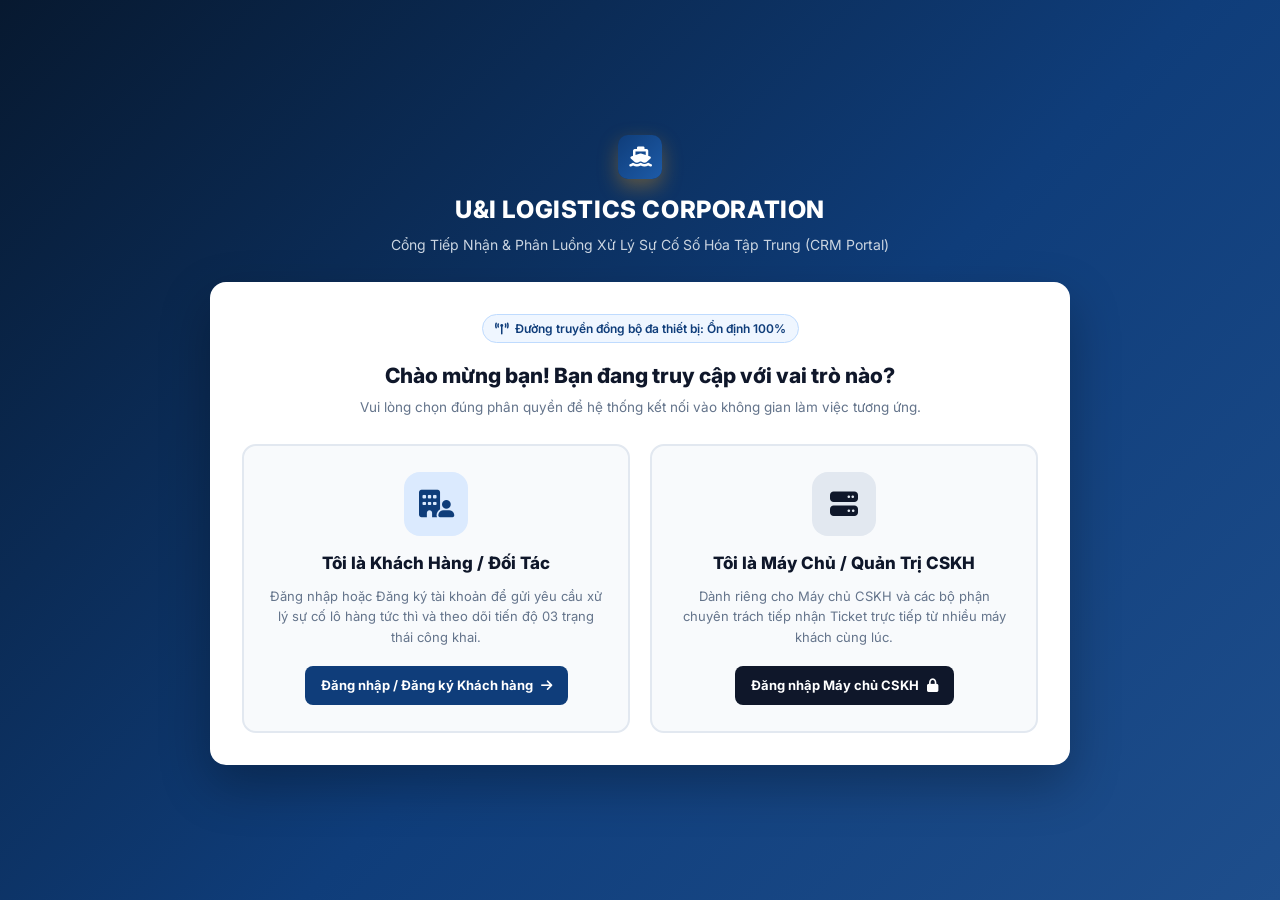
==== cskh.html @ b4d5fe37 "Add files via upload" ====
<!DOCTYPE html>
<html lang="vi">
<head>
    <meta charset="UTF-8">
    <meta name="viewport" content="width=device-width, initial-scale=1.0">
    <title>U&I Logistics | Hệ Thống Máy Chủ CSKH & Điều Phối Sự Cố (CRM)</title>
    <link href="https://fonts.googleapis.com/css2?family=Inter:wght@400;500;600;700;800&display=swap" rel="stylesheet">
    <link rel="stylesheet" href="https://cdnjs.cloudflare.com/ajax/libs/font-awesome/6.5.1/css/all.min.css">
    <link rel="stylesheet" href="style.css">
</head>
<body data-portal="cskh">

    <header class="navbar cskh-navbar">
        <div class="container nav-container">
            <a href="#inbox" class="brand">
                <div class="brand-logo cskh-logo"><i class="fa-solid fa-server"></i></div>
                <div class="brand-text">
                    <h1>MÁY CHỦ CSKH &amp; CRM</h1>
                    <span>U&amp;I Logistics • Trung Tâm Tiếp Nhận &amp; Phân Luồng Đa Thiết Bị</span>
                </div>
            </a>

            <nav class="nav-links">
                <a href="#inbox" class="nav-item active" data-page="inbox">
                    <i class="fa-solid fa-inbox"></i> Tiếp nhận &amp; Xử lý trực tiếp
                    <span class="nav-counter" id="cskh-pending-badge">0</span>
                </a>
                <a href="#departments" class="nav-item" data-page="departments">
                    <i class="fa-solid fa-sitemap"></i> Phân luồng bộ phận chuyên trách
                </a>
                <a href="#analytics" class="nav-item" data-page="analytics">
                    <i class="fa-solid fa-chart-pie"></i> Báo cáo SLA &amp; Điều kiện vận hành
                </a>
            </nav>

            <div class="nav-actions">
                <span class="realtime-indicator" id="netStatusBadge" title="Trạng thái nhận dữ liệu từ nhiều máy khách">
                    <span class="pulse-dot"></span> <span id="netStatusText">Máy chủ: minhhoang (Online)</span>
                </span>
                <button type="button" id="btnResetDemo" class="btn-reset" title="Khôi phục dữ liệu mẫu mặc định">
                    <i class="fa-solid fa-rotate-right"></i> Khôi phục mẫu
                </button>
                <button type="button" class="btn-reset" onclick="logoutPortal()" title="Đăng xuất khỏi máy chủ">
                    <i class="fa-solid fa-right-from-bracket"></i> Đăng xuất
                </button>
            </div>
        </div>
    </header>

    <main class="container page-container">

        <!-- BANNER BÁO ĐỘNG KHI CÓ KHÁCH HÀNG VỪA GỬI YÊU CẦU MỚI -->
        <div id="realtime-incoming-banner" class="incoming-alert-banner" hidden></div>

        <!-- LIÊN KẾT 1: TIẾP NHẬN & XỬ LÝ TRỰC TIẾP (#inbox) -->
        <section id="page-inbox" class="page-view active">
            <div class="dashboard-kpi-grid">
                <div class="dash-kpi-card">
                    <div class="dash-kpi-icon blue"><i class="fa-solid fa-satellite-dish"></i></div>
                    <div>
                        <span class="dash-kpi-label">Tổng Ticket tiếp nhận</span>
                        <h3 id="cskh-total-count">0</h3>
                        <small>Đồng bộ từ tất cả máy khách</small>
                    </div>
                </div>
                <div class="dash-kpi-card">
                    <div class="dash-kpi-icon amber"><i class="fa-solid fa-bell"></i></div>
                    <div>
                        <span class="dash-kpi-label">Mới tiếp nhận (Chờ xử lý)</span>
                        <h3 id="cskh-new-count">0</h3>
                        <small>Cam kết SLA &lt; 05 phút</small>
                    </div>
                </div>
                <div class="dash-kpi-card">
                    <div class="dash-kpi-icon purple"><i class="fa-solid fa-gears"></i></div>
                    <div>
                        <span class="dash-kpi-label">Đang xử lý</span>
                        <h3 id="cskh-processing-count">0</h3>
                        <small>Đang giải quyết tại bộ phận</small>
                    </div>
                </div>
                <div class="dash-kpi-card">
                    <div class="dash-kpi-icon green"><i class="fa-solid fa-circle-check"></i></div>
                    <div>
                        <span class="dash-kpi-label">Đã giải quyết hoàn tất</span>
                        <h3 id="cskh-resolved-count">0</h3>
                        <small>Đã nghiệm thu khách hàng</small>
                    </div>
                </div>
            </div>

            <div class="card-panel">
                <div class="panel-header flex-between">
                    <div>
                        <h3><i class="fa-solid fa-tower-broadcast text-primary"></i> Bảng Điều Phối Yêu Cầu Trực Tiếp Từ Nhiều Máy Khách</h3>
                        <p>Tự động hợp nhất không trùng lặp mọi Ticket gửi về từ các thiết bị. Nhấn <strong>"Xử lý / Phản hồi"</strong> để cập nhật trạng thái tức thì cho khách hàng.</p>
                    </div>
                    <div class="search-bar" style="margin-bottom:0;min-width:300px;">
                        <div class="search-input-wrap">
                            <i class="fa-solid fa-magnifying-glass"></i>
                            <input type="text" id="cskhSearchInput" placeholder="Lọc nhanh mã Ticket, Vận đơn, KH...">
                        </div>
                    </div>
                </div>

                <div class="table-responsive">
                    <table class="crm-table">
                        <thead>
                            <tr>
                                <th>Mã Ticket</th>
                                <th>Thời gian &amp; SLA</th>
                                <th>Khách hàng / Liên hệ</th>
                                <th>Vận Đơn / Booking</th>
                                <th>Phân loại &amp; Nội dung sự cố</th>
                                <th>Bộ phận chuyên trách</th>
                                <th>Đính kèm</th>
                                <th>Trạng thái (03 bước)</th>
                                <th>Thao tác xử lý</th>
                            </tr>
                        </thead>
                        <tbody id="crm-inbox-body"></tbody>
                    </table>
                </div>
            </div>
        </section>

        <!-- LIÊN KẾT 2: PHÂN LUỒNG BỘ PHẬN CHUYÊN TRÁCH (#departments) -->
        <section id="page-departments" class="page-view">
            <div class="page-banner">
                <div>
                    <span class="banner-tag"><i class="fa-solid fa-microchip"></i> Thuật toán phân luồng thông minh</span>
                    <h2>Giao Diện Làm Việc Của Các Bộ Phận Chuyên Trách</h2>
                    <p>Hệ thống tự động đẩy thông tin tức thời về đúng bộ phận phụ trách: Sự cố vận tải &rarr; Đội điều độ, Sự cố tờ khai &rarr; Bộ phận hải quan, Sự cố lưu kho/hàng hóa &rarr; Ban quản lý kho, Sai sót chứng từ &rarr; Bộ phận chứng từ &amp; CSKH.</p>
                </div>
            </div>

            <div class="card-panel">
                <div class="panel-header flex-between">
                    <div>
                        <h3><i class="fa-solid fa-sitemap text-primary"></i> Hàng Đợi Công Việc Theo Từng Đơn Vị Nghiệp Vụ</h3>
                        <p>Chọn bộ phận chuyên trách bên dưới để kiểm tra các Ticket đã được định tuyến tự động về đơn vị đó.</p>
                    </div>
                    <div class="dept-filters" id="dept-filters"></div>
                </div>

                <div class="table-responsive">
                    <table class="crm-table">
                        <thead>
                            <tr>
                                <th>Mã Ticket</th>
                                <th>Thời gian nhận</th>
                                <th>Khách hàng</th>
                                <th>Vận Đơn / Booking</th>
                                <th>Danh mục lỗi chuẩn hóa</th>
                                <th>Đơn vị phụ trách</th>
                                <th>Ghi chú xử lý mới nhất</th>
                                <th>Trạng thái</th>
                                <th>Cập nhật</th>
                            </tr>
                        </thead>
                        <tbody id="crm-dept-body"></tbody>
                    </table>
                </div>
            </div>
        </section>

        <!-- LIÊN KẾT 3: BÁO CÁO SLA & ĐIỀU KIỆN VẬN HÀNH (#analytics) -->
        <section id="page-analytics" class="page-view">
            <div class="page-banner">
                <div>
                    <span class="banner-tag"><i class="fa-solid fa-chart-line"></i> Quản trị hiệu suất 3PL</span>
                    <h2>Báo Cáo Hiệu Quả Vận Hành &amp; Tiêu Chuẩn Hệ Thống CRM</h2>
                    <p>Tổng hợp khối lượng xử lý theo phòng ban, các điều kiện vận hành hệ thống và hiệu quả thực tế mang lại cho doanh nghiệp.</p>
                </div>
            </div>

            <div class="dashboard-grid">
                <div class="card-panel">
                    <div class="panel-header">
                        <div>
                            <h3><i class="fa-solid fa-building-user text-primary"></i> Thống Kê Tỷ Lệ Phân Luồng &amp; Hoàn Tất Theo Bộ Phận</h3>
                            <p>Biểu đồ khối lượng Ticket và tiến độ giải quyết tại từng bộ phận chuyên trách.</p>
                        </div>
                    </div>
                    <div id="dept-stats-bars" class="dept-stats-bars"></div>
                </div>

                <div class="card-panel">
                    <div class="panel-header">
                        <div>
                            <h3><i class="fa-solid fa-gears text-primary"></i> Điều Kiện Thực Hiện &amp; Hiệu Quả Mang Lại</h3>
                            <p>Các tiêu chuẩn kỹ thuật và nghiệp vụ đảm bảo hệ thống vận hành tối ưu.</p>
                        </div>
                    </div>
                    <div class="condition-boxes">
                        <div class="cond-item">
                            <i class="fa-solid fa-server text-primary"></i>
                            <div>
                                <h5>Nâng cấp Customer Portal trên CRM &amp; Bảo mật</h5>
                                <p>Phê duyệt ngân sách nâng cấp phân mục Customer Portal trên CRM, chuẩn hóa danh mục lỗi và áp dụng các giao thức bảo mật thông tin.</p>
                            </div>
                        </div>
                        <div class="cond-item">
                            <i class="fa-solid fa-users-gear text-primary"></i>
                            <div>
                                <h5>Tập huấn nghiệp vụ nhân sự &amp; Ban hành hướng dẫn</h5>
                                <p>Tổ chức tập huấn nghiệp vụ cho nhân sự các khối liên quan (Điều độ, Hải quan, Kho vận, CSKH) và ban hành tài liệu hướng dẫn chuyển đổi cho khách hàng.</p>
                            </div>
                        </div>
                        <div class="cond-item highlight-effect">
                            <i class="fa-solid fa-award text-success"></i>
                            <div>
                                <h5>Tối ưu năng suất CSKH &amp; Khẳng định vị thế 3PL chuyên nghiệp</h5>
                                <p>Tập trung hóa luồng thông tin đầu vào, rút ngắn thời gian tiếp nhận xuống dưới 05 phút, thao tác báo lỗi chỉ từ 1–2 phút và minh bạch hóa lộ trình xử lý.</p>
                            </div>
                        </div>
                    </div>
                </div>
            </div>
        </section>

    </main>

    <!-- MODAL CẬP NHẬT TRẠNG THÁI & GỬI PHẢN HỒI CHO KHÁCH HÀNG -->
    <div id="statusModal" class="modal-overlay" hidden>
        <div class="modal-box">
            <div class="modal-header">
                <h4><i class="fa-solid fa-pen-to-square"></i> Cập Nhật Tiến Độ &amp; Phản Hồi Khách Hàng</h4>
                <button type="button" id="btnCloseModal" class="btn-close-modal"><i class="fa-solid fa-xmark"></i></button>
            </div>
            <div class="modal-body">
                <div id="modalTicketSummary" class="modal-summary"></div>
                <div class="form-group">
                    <label for="modalStatusSelect">Trạng thái lộ trình chuẩn hóa (03 bước):</label>
                    <select id="modalStatusSelect">
                        <option value="0">1. Đã tiếp nhận</option>
                        <option value="1">2. Đang xử lý</option>
                        <option value="2">3. Đã giải quyết hoàn tất</option>
                    </select>
                </div>
                <div class="form-group">
                    <label for="modalNoteInput">Nội dung phản hồi / Biện pháp xử lý của bộ phận chuyên trách:</label>
                    <textarea id="modalNoteInput" rows="3" placeholder="Nhập chi tiết phương án xử lý để đồng bộ sang màn hình tra cứu của khách hàng..."></textarea>
                </div>
            </div>
            <div class="modal-footer">
                <button type="button" id="btnCancelModal" class="btn-secondary">Hủy</button>
                <button type="button" id="btnConfirmModal" class="btn-advance">
                    <i class="fa-solid fa-check"></i> Lưu &amp; Đồng bộ sang Cổng Khách Hàng
                </button>
            </div>
        </div>
    </div>

    <!-- MODAL XEM CHỨNG TỪ / HÌNH ẢNH KHÁCH HÀNG ĐÍNH KÈM -->
    <div id="previewModal" class="modal-overlay" hidden>
        <div class="modal-box">
            <div class="modal-header">
                <h4 id="previewModalTitle"><i class="fa-solid fa-file-lines"></i> Hồ Sơ Chứng Từ &amp; Hình Ảnh Đính Kèm</h4>
                <button type="button" id="btnClosePreviewModal" class="btn-close-modal"><i class="fa-solid fa-xmark"></i></button>
            </div>
            <div class="modal-body" id="previewModalBody"></div>
            <div class="modal-footer">
                <button type="button" id="btnDonePreviewModal" class="btn-secondary">Đóng cửa sổ</button>
            </div>
        </div>
    </div>

    <div id="toast-container" class="toast-container"></div>

    <footer class="footer">
        <div class="container footer-content">
            <p>© 2026 <strong>U&amp;I Logistics Corporation</strong> – Hệ Thống Máy Chủ Quản Trị Sự Cố Nội Bộ (CRM Workspace).</p>
            <span>Tài khoản máy chủ: minhhoang • Đồng bộ đa thiết bị thời gian thực</span>
        </div>
    </footer>

    <script src="script.js"></script>
</body>
</html>
---- style.css ----
:root {
    --primary: #0f3d7a;
    --primary-light: #1d5ba8;
    --accent: #f59e0b;
    --accent-hover: #d97706;
    --success: #10b981;
    --warning: #f59e0b;
    --danger: #ef4444;
    --bg-body: #f1f5f9;
    --bg-card: #ffffff;
    --text-main: #0f172a;
    --text-muted: #64748b;
    --border-color: #e2e8f0;
    --shadow-sm: 0 2px 10px rgba(15, 23, 42, 0.05);
    --shadow-md: 0 12px 30px rgba(15, 23, 42, 0.14);
    --radius: 12px;
}

* {
    box-sizing: border-box;
    margin: 0;
    padding: 0;
}

body {
    font-family: 'Inter', -apple-system, BlinkMacSystemFont, sans-serif;
    background-color: var(--bg-body);
    color: var(--text-main);
    line-height: 1.6;
    min-height: 100vh;
    display: flex;
    flex-direction: column;
}

/* GIAO DIỆN CỔNG XÁC THỰC (index.html) */
.auth-body {
    background: linear-gradient(135deg, #071930 0%, #0f3d7a 55%, #1e4e8c 100%);
    align-items: center;
    justify-content: center;
    padding: 30px 16px;
}

.auth-wrapper {
    width: 100%;
    max-width: 860px;
    margin: 0 auto;
}

.auth-brand-header {
    text-align: center;
    color: #ffffff;
    margin-bottom: 26px;
}

.large-logo {
    width: 58px;
    height: 58px;
    font-size: 26px;
    margin: 0 auto 12px;
    border-radius: 14px;
    background: linear-gradient(135deg, var(--accent), var(--accent-hover));
    color: #fff;
    display: flex;
    align-items: center;
    justify-content: center;
    box-shadow: 0 8px 20px rgba(245, 158, 11, 0.35);
}

.auth-brand-header h1 {
    font-size: 24px;
    font-weight: 800;
    letter-spacing: 0.6px;
    margin-bottom: 4px;
}

.auth-brand-header p {
    font-size: 14px;
    color: #cbd5e1;
}

.auth-card {
    background: #ffffff;
    border-radius: 16px;
    padding: 32px;
    box-shadow: 0 20px 50px rgba(0, 0, 0, 0.28);
    animation: fadeInPage 0.25s ease;
}

.auth-card[hidden] { display: none; }
.form-auth-card { max-width: 520px; margin: 0 auto; }
.auth-card-title { text-align: center; margin-bottom: 26px; }
.auth-card-title h2 { font-size: 21px; font-weight: 800; color: var(--text-main); margin: 8px 0 4px; }
.auth-card-title p { font-size: 13.5px; color: var(--text-muted); }

.role-grid {
    display: grid;
    grid-template-columns: 1fr 1fr;
    gap: 20px;
}

.role-option-box {
    border: 2px solid var(--border-color);
    border-radius: 14px;
    padding: 26px 22px;
    text-align: center;
    cursor: pointer;
    transition: all 0.22s ease;
    background: #f8fafc;
    display: flex;
    flex-direction: column;
    align-items: center;
}

.role-option-box:hover {
    border-color: var(--primary);
    background: #eff6ff;
    transform: translateY(-4px);
    box-shadow: var(--shadow-md);
}

.role-option-box.server-box:hover {
    border-color: #0f172a;
    background: #f1f5f9;
}

.role-icon {
    width: 64px;
    height: 64px;
    border-radius: 16px;
    display: flex;
    align-items: center;
    justify-content: center;
    font-size: 28px;
    margin-bottom: 14px;
}

.customer-icon { background: #dbeafe; color: var(--primary); }
.server-icon { background: #e2e8f0; color: #0f172a; }

.role-option-box h3 { font-size: 17px; font-weight: 800; margin-bottom: 8px; color: var(--text-main); }
.role-option-box p { font-size: 13px; color: var(--text-muted); margin-bottom: 18px; flex: 1; }

.role-btn-text {
    background: var(--primary);
    color: #ffffff;
    font-size: 13px;
    font-weight: 700;
    padding: 9px 16px;
    border-radius: 8px;
    display: inline-flex;
    align-items: center;
    gap: 8px;
}

.server-btn-text { background: #0f172a; }

.btn-back-role {
    background: none;
    border: none;
    color: var(--text-muted);
    font-size: 13px;
    font-weight: 600;
    cursor: pointer;
    display: inline-flex;
    align-items: center;
    gap: 6px;
    margin-bottom: 18px;
}

.btn-back-role:hover { color: var(--primary); }

.auth-tabs {
    display: grid;
    grid-template-columns: 1fr 1fr;
    gap: 8px;
    background: #f1f5f9;
    padding: 5px;
    border-radius: 10px;
    margin-bottom: 20px;
}

.auth-tab-btn {
    background: transparent;
    border: none;
    padding: 10px;
    border-radius: 8px;
    font-size: 13px;
    font-weight: 700;
    color: #475569;
    cursor: pointer;
}

.auth-tab-btn.active {
    background: #ffffff;
    color: var(--primary);
    box-shadow: var(--shadow-sm);
}

.auth-form { display: flex; flex-direction: column; gap: 14px; }
.auth-form[hidden] { display: none; }

.password-input-wrap { position: relative; display: flex; align-items: center; }
.password-input-wrap input { width: 100%; padding-right: 40px; }
.btn-toggle-pass { position: absolute; right: 10px; background: none; border: none; color: #64748b; cursor: pointer; font-size: 15px; }

.remember-row { display: flex; align-items: center; justify-content: space-between; font-size: 13px; }
.checkbox-label { display: inline-flex; align-items: center; gap: 8px; cursor: pointer; color: #334155; font-weight: 500; }
.checkbox-label input { width: 16px; height: 16px; accent-color: var(--primary); }

.server-auth-header { text-align: center; margin-bottom: 20px; }
.server-auth-header h3 { font-size: 18px; font-weight: 800; }
.server-auth-header p { font-size: 13px; color: var(--text-muted); }
.server-submit-btn { background: linear-gradient(135deg, #0f172a, #1e3a8a) !important; }
.demo-account-hint { background: #f8fafc; border: 1px dashed #cbd5e1; padding: 10px 12px; border-radius: 8px; font-size: 12px; color: #475569; text-align: center; }

/* GIAO DIỆN CHUNG CHO KHÁCH HÀNG & MÁY CHỦ CSKH */
.container { max-width: 1340px; margin: 0 auto; padding: 0 20px; width: 100%; }

.navbar {
    background: #ffffff;
    border-bottom: 1px solid var(--border-color);
    position: sticky;
    top: 0;
    z-index: 100;
    box-shadow: var(--shadow-sm);
}

.cskh-navbar { border-bottom: 3px solid var(--primary); }
.nav-container { display: flex; align-items: center; justify-content: space-between; height: 74px; gap: 14px; }
.brand { display: flex; align-items: center; gap: 12px; text-decoration: none; }
.brand-logo { width: 44px; height: 44px; border-radius: 10px; background: linear-gradient(135deg, var(--primary), var(--primary-light)); color: #fff; display: flex; align-items: center; justify-content: center; font-size: 20px; }
.brand-logo.cskh-logo { background: linear-gradient(135deg, #0f172a, #1e3a8a); }
.brand-text h1 { font-size: 17.5px; font-weight: 800; color: var(--primary); letter-spacing: 0.4px; }
.brand-text span { font-size: 11.5px; color: var(--text-muted); display: block; }

.nav-links { display: flex; align-items: center; gap: 6px; }
.nav-item { text-decoration: none; color: #334155; font-size: 13.5px; font-weight: 600; padding: 9px 14px; border-radius: 8px; transition: all 0.2s ease; display: inline-flex; align-items: center; gap: 7px; white-space: nowrap; }
.nav-item:hover { background: #f1f5f9; color: var(--primary); }
.nav-item.active { background: var(--primary); color: #ffffff; box-shadow: 0 4px 10px rgba(15, 61, 122, 0.22); }
.nav-counter { background: var(--accent); color: #fff; font-size: 11px; font-weight: 700; padding: 1px 7px; border-radius: 99px; }

.nav-actions { display: flex; align-items: center; gap: 10px; }
.user-chip, .realtime-indicator { font-size: 12px; font-weight: 600; color: #065f46; background: #ecfdf5; padding: 6px 12px; border-radius: 99px; border: 1px solid #a7f3d0; display: inline-flex; align-items: center; gap: 7px; white-space: nowrap; }
.pulse-dot { width: 8px; height: 8px; background: #10b981; border-radius: 50%; display: inline-block; animation: pulseAnim 1.5s infinite; }

@keyframes pulseAnim {
    0% { box-shadow: 0 0 0 0 rgba(16, 185, 129, 0.6); }
    70% { box-shadow: 0 0 0 7px rgba(16, 185, 129, 0); }
    100% { box-shadow: 0 0 0 0 rgba(16, 185, 129, 0); }
}

.btn-reset { background: #f8fafc; border: 1px solid #cbd5e1; color: #475569; padding: 7px 12px; border-radius: 8px; font-size: 12px; font-weight: 600; cursor: pointer; }
.btn-reset:hover { background: #fee2e2; color: #b91c1c; border-color: #fca5a5; }

.incoming-alert-banner {
    background: linear-gradient(135deg, #ecfdf5, #d1fae5);
    border: 2px solid #10b981;
    color: #065f46;
    padding: 15px 20px;
    border-radius: var(--radius);
    margin-bottom: 22px;
    display: flex;
    justify-content: space-between;
    align-items: center;
    gap: 14px;
    box-shadow: 0 6px 20px rgba(16, 185, 129, 0.2);
}

.incoming-alert-banner[hidden] { display: none; }

.page-container { flex: 1; padding-top: 24px; padding-bottom: 40px; }
.page-view { display: none; animation: fadeInPage 0.22s ease; }
.page-view.active { display: block; }

@keyframes fadeInPage {
    from { opacity: 0; transform: translateY(5px); }
    to { opacity: 1; transform: translateY(0); }
}

.page-banner {
    background: linear-gradient(135deg, #091e3a 0%, #0f3d7a 65%, #1d5ba8 100%);
    color: #ffffff;
    padding: 26px 30px;
    border-radius: var(--radius);
    margin-bottom: 24px;
    display: flex;
    justify-content: space-between;
    align-items: center;
    gap: 20px;
    flex-wrap: wrap;
}

.banner-tag, .tag-pill {
    display: inline-flex;
    align-items: center;
    gap: 6px;
    background: rgba(245, 158, 11, 0.2);
    border: 1px solid rgba(245, 158, 11, 0.45);
    color: #fcd34d;
    font-size: 12px;
    font-weight: 600;
    padding: 4px 12px;
    border-radius: 99px;
    margin-bottom: 8px;
}

.page-banner h2 { font-size: 23px; font-weight: 800; margin-bottom: 6px; }
.page-banner p { color: #cbd5e1; font-size: 14px; max-width: 820px; }

.timer-card { background: rgba(255, 255, 255, 0.1); border: 1px solid rgba(255, 255, 255, 0.2); padding: 12px 20px; border-radius: 10px; text-align: center; min-width: 190px; }
.timer-label { font-size: 12px; color: #e2e8f0; display: block; }
.timer-card strong { font-size: 26px; font-weight: 800; color: #fbbf24; display: block; line-height: 1.2; margin: 2px 0; }
.timer-card small { font-size: 11px; color: #cbd5e1; }

.btn-banner-action { background: var(--accent); color: #fff; border: none; padding: 11px 18px; border-radius: 8px; font-weight: 700; font-size: 13.5px; cursor: pointer; display: inline-flex; align-items: center; gap: 8px; }

.card-panel { background: var(--bg-card); border-radius: var(--radius); border: 1px solid var(--border-color); box-shadow: var(--shadow-sm); padding: 24px; }
.panel-header { display: flex; justify-content: space-between; align-items: flex-start; gap: 14px; margin-bottom: 20px; padding-bottom: 14px; border-bottom: 1px solid var(--border-color); flex-wrap: wrap; }
.panel-header h3 { font-size: 17px; font-weight: 700; margin-bottom: 3px; }
.panel-header p { font-size: 13px; color: var(--text-muted); }

.text-primary { color: var(--primary); }
.text-warning { color: var(--warning); }
.text-success { color: var(--success); }

.report-layout { display: grid; grid-template-columns: 1.25fr 0.75fr; gap: 24px; align-items: start; }
.side-column { display: flex; flex-direction: column; gap: 20px; }
.success-ticket-box { background: #ecfdf5; border: 2px solid #10b981; }
.side-info-card h4 { font-size: 16px; font-weight: 700; margin-bottom: 8px; }
.side-desc { font-size: 13px; color: var(--text-muted); margin-bottom: 16px; }

.routing-map-list { list-style: none; display: flex; flex-direction: column; gap: 12px; }
.routing-map-list li { display: flex; align-items: center; gap: 12px; background: #f8fafc; padding: 12px; border-radius: 8px; border: 1px solid var(--border-color); }
.map-icon { width: 38px; height: 38px; border-radius: 8px; background: #eff6ff; color: var(--primary); display: flex; align-items: center; justify-content: center; font-size: 16px; flex-shrink: 0; }
.routing-map-list strong { display: block; font-size: 13.5px; }
.routing-map-list span { font-size: 12.5px; color: var(--text-muted); }

.incident-form { display: flex; flex-direction: column; gap: 15px; }
.form-row { display: grid; grid-template-columns: 1fr 1fr; gap: 14px; }
.form-group { display: flex; flex-direction: column; gap: 5px; }
.label-between { display: flex; justify-content: space-between; align-items: center; }
.label-between small { font-size: 12px; color: var(--primary); font-weight: 600; }
.form-group label { font-size: 13px; font-weight: 600; color: #334155; }
.required { color: var(--danger); }

.form-group input, .form-group select, .form-group textarea { padding: 10px 12px; border: 1px solid #cbd5e1; border-radius: 8px; font-size: 13.5px; font-family: inherit; color: var(--text-main); }
.form-group input:focus, .form-group select:focus, .form-group textarea:focus { outline: none; border-color: var(--primary); box-shadow: 0 0 0 3px rgba(15, 61, 122, 0.12); }
.form-group input.input-error, .form-group select.input-error, .form-group textarea.input-error { border-color: var(--danger); background-color: #fef2f2; }
.error-msg { color: var(--danger); font-size: 12px; font-weight: 600; display: none; }
.error-msg.visible { display: block; }

.routing-preview { background: #f8fafc; border: 1px dashed #94a3b8; border-radius: 10px; padding: 12px 15px; display: flex; align-items: center; gap: 12px; }
.routing-preview.active-route { background: #eff6ff; border: 1px solid #3b82f6; }
.routing-icon { width: 38px; height: 38px; border-radius: 8px; background: var(--primary); color: #fff; display: flex; align-items: center; justify-content: center; font-size: 17px; flex-shrink: 0; }
.routing-details { flex: 1; }
.routing-label { display: block; font-size: 11.5px; color: var(--text-muted); }
.routing-details strong { font-size: 13.5px; color: var(--primary); }
.sla-tag { background: #fef3c7; color: #b45309; font-size: 11.5px; font-weight: 700; padding: 4px 10px; border-radius: 99px; white-space: nowrap; }

.upload-zone { border: 2px dashed #cbd5e1; border-radius: 10px; padding: 18px; text-align: center; cursor: pointer; background: #f8fafc; }
.upload-zone:hover, .upload-zone.drag-active { border-color: var(--primary); background: #eff6ff; }
.upload-zone i { font-size: 24px; color: var(--primary); margin-bottom: 4px; }
.upload-zone p { font-size: 13.5px; font-weight: 600; }
.upload-zone span { font-size: 11.5px; color: var(--text-muted); }

.file-preview-grid { display: grid; grid-template-columns: repeat(auto-fill, minmax(175px, 1fr)); gap: 8px; margin-top: 6px; }
.file-card { background: #f8fafc; border: 1px solid var(--border-color); border-radius: 8px; padding: 6px 10px; display: flex; align-items: center; gap: 8px; font-size: 12px; }
.file-thumb { width: 32px; height: 32px; border-radius: 6px; object-fit: cover; background: #e2e8f0; display: flex; align-items: center; justify-content: center; color: var(--primary); flex-shrink: 0; }
.file-meta { flex: 1; overflow: hidden; }
.file-meta strong { display: block; white-space: nowrap; overflow: hidden; text-overflow: ellipsis; }
.file-meta small { color: var(--text-muted); font-size: 11px; }

.btn-secondary { background: #f1f5f9; color: #334155; border: 1px solid #cbd5e1; padding: 8px 14px; font-size: 12.5px; font-weight: 600; border-radius: 8px; cursor: pointer; }
.btn-submit { background: linear-gradient(135deg, var(--accent), var(--accent-hover)); color: #fff; border: none; padding: 13px 20px; font-size: 15px; font-weight: 700; border-radius: 8px; cursor: pointer; display: flex; align-items: center; justify-content: center; gap: 8px; box-shadow: 0 4px 12px rgba(245, 158, 11, 0.3); }

/* TRACKING & STEPPER */
.tracking-layout { display: grid; grid-template-columns: 0.88fr 1.12fr; gap: 24px; align-items: start; }
.search-bar { display: flex; gap: 8px; margin-bottom: 12px; }
.search-input-wrap { flex: 1; position: relative; display: flex; align-items: center; }
.search-input-wrap > i { position: absolute; left: 12px; color: #94a3b8; font-size: 13.5px; }
.search-input-wrap input { width: 100%; padding: 9px 34px; border: 1px solid #cbd5e1; border-radius: 8px; font-size: 13.5px; }
.btn-clear-search { position: absolute; right: 8px; background: none; border: none; color: #94a3b8; cursor: pointer; padding: 4px; }
.btn-primary-search { background: var(--primary); color: #fff; border: none; padding: 0 16px; border-radius: 8px; font-weight: 600; cursor: pointer; }

.filter-status-row { display: flex; gap: 6px; margin-bottom: 14px; flex-wrap: wrap; }
.status-chip { background: #f1f5f9; border: 1px solid var(--border-color); padding: 5px 11px; border-radius: 99px; font-size: 12px; font-weight: 600; cursor: pointer; color: #475569; }
.status-chip.active { background: var(--primary); color: #fff; border-color: var(--primary); }

.ticket-list { display: flex; flex-direction: column; gap: 10px; max-height: 520px; overflow-y: auto; padding-right: 4px; }
.ticket-mini-item { display: flex; justify-content: space-between; align-items: center; padding: 12px 14px; border-radius: 8px; border: 1px solid var(--border-color); cursor: pointer; gap: 10px; }
.ticket-mini-item:hover, .ticket-mini-item.selected { border-color: var(--primary); background: #eff6ff; }

.status-badge { font-size: 11px; font-weight: 700; padding: 4px 10px; border-radius: 99px; white-space: nowrap; }
.status-step-1 { background: #dbeafe; color: #1e40af; }
.status-step-2 { background: #fef3c7; color: #b45309; }
.status-step-3 { background: #d1fae5; color: #065f46; }

.ticket-detail-card { background: #f8fafc; border: 1px solid var(--border-color); border-radius: 10px; padding: 20px; }
.ticket-top { display: flex; justify-content: space-between; align-items: center; margin-bottom: 14px; flex-wrap: wrap; gap: 8px; }
.ticket-id-badge { font-size: 16px; font-weight: 800; color: var(--primary); background: #dbeafe; padding: 5px 12px; border-radius: 6px; }
.dept-pill { font-size: 12px; font-weight: 600; background: #ede9fe; color: #5b21b6; padding: 4px 10px; border-radius: 99px; display: inline-flex; align-items: center; gap: 5px; }
.ticket-meta-grid { display: grid; grid-template-columns: 1fr 1fr; gap: 8px 16px; font-size: 13px; margin-bottom: 14px; padding-bottom: 12px; border-bottom: 1px solid var(--border-color); }

.attachment-chip { background: #e2e8f0; color: var(--primary); padding: 4px 10px; border-radius: 6px; margin-right: 6px; margin-bottom: 4px; display: inline-flex; align-items: center; gap: 6px; font-size: 12px; font-weight: 600; cursor: pointer; border: 1px solid #cbd5e1; }
.attachment-chip:hover { background: #dbeafe; }

.stepper-wrapper { display: flex; justify-content: space-between; position: relative; margin: 20px 0 18px; }
.stepper-wrapper::before { content: ""; position: absolute; top: 17px; left: 14%; right: 14%; height: 3px; background: #cbd5e1; z-index: 1; }
.step-item { position: relative; z-index: 2; display: flex; flex-direction: column; align-items: center; flex: 1; text-align: center; }
.step-circle { width: 36px; height: 36px; border-radius: 50%; background: #e2e8f0; color: #64748b; display: flex; align-items: center; justify-content: center; font-weight: 700; font-size: 14px; margin-bottom: 6px; border: 3px solid #fff; }
.step-label { font-size: 12.5px; font-weight: 700; color: var(--text-muted); }
.step-time { font-size: 11px; color: #64748b; margin-top: 2px; }
.step-item.completed .step-circle { background: var(--success); color: #fff; }
.step-item.active .step-circle { background: var(--primary); color: #fff; box-shadow: 0 0 0 4px rgba(15, 61, 122, 0.2); }
.step-item.completed .step-label, .step-item.active .step-label { color: var(--text-main); }

.step-log-list { display: flex; flex-direction: column; gap: 8px; }
.step-log-item { background: #ffffff; border: 1px solid var(--border-color); border-left: 4px solid var(--primary); padding: 9px 12px; border-radius: 6px; font-size: 12.5px; }
.step-log-item.done { border-left-color: var(--success); background: #f0fdf4; }

/* CRM WORKSPACE & ANALYTICS */
.dept-filters { display: flex; gap: 6px; flex-wrap: wrap; }
.filter-btn { background: #f1f5f9; border: 1px solid var(--border-color); padding: 7px 12px; border-radius: 8px; font-size: 12.5px; font-weight: 600; cursor: pointer; display: inline-flex; align-items: center; gap: 6px; }
.filter-btn .count-pill { background: rgba(15, 23, 42, 0.1); padding: 1px 7px; border-radius: 99px; font-size: 11px; }
.filter-btn.active { background: var(--primary); color: #fff; border-color: var(--primary); }
.filter-btn.active .count-pill { background: rgba(255, 255, 255, 0.25); color: #fff; }

.table-responsive { overflow-x: auto; }
.crm-table { width: 100%; border-collapse: collapse; font-size: 13px; }
.crm-table th, .crm-table td { padding: 13px 12px; text-align: left; border-bottom: 1px solid var(--border-color); vertical-align: middle; }
.crm-table th { background: #f8fafc; color: #475569; font-weight: 700; }
.crm-table tr.new-row-highlight { background: #ecfdf5; }

.btn-advance { background: var(--primary); color: #fff; border: none; padding: 8px 13px; border-radius: 6px; font-size: 12px; font-weight: 600; cursor: pointer; display: inline-flex; align-items: center; gap: 6px; }
.btn-advance:hover { background: var(--primary-light); }

.dashboard-kpi-grid { display: grid; grid-template-columns: repeat(4, 1fr); gap: 18px; margin-bottom: 24px; }
.dash-kpi-card { background: #fff; border: 1px solid var(--border-color); border-radius: var(--radius); padding: 20px; display: flex; align-items: center; gap: 16px; box-shadow: var(--shadow-sm); }
.dash-kpi-icon { width: 52px; height: 52px; border-radius: 12px; display: flex; align-items: center; justify-content: center; font-size: 22px; flex-shrink: 0; }
.dash-kpi-icon.blue { background: #dbeafe; color: #1e40af; }
.dash-kpi-icon.amber { background: #fef3c7; color: #b45309; }
.dash-kpi-icon.green { background: #d1fae5; color: #065f46; }
.dash-kpi-icon.purple { background: #ede9fe; color: #5b21b6; }
.dash-kpi-label { font-size: 12.5px; color: var(--text-muted); }
.dash-kpi-card h3 { font-size: 24px; font-weight: 800; }
.dash-kpi-card small { font-size: 11.5px; color: #64748b; }

.dashboard-grid, .guide-grid { display: grid; grid-template-columns: 1fr 1fr; gap: 24px; }
.dept-stats-bars, .guide-step-cards, .cs-contact-cards, .condition-boxes { display: flex; flex-direction: column; gap: 14px; }
.dept-bar-item, .g-step-card, .cond-item { background: #f8fafc; padding: 14px; border-radius: 8px; border: 1px solid var(--border-color); }
.g-step-card, .cond-item { display: flex; gap: 14px; align-items: flex-start; }
.g-step-num { width: 38px; height: 38px; border-radius: 8px; background: var(--primary); color: #fff; font-weight: 800; display: flex; align-items: center; justify-content: center; flex-shrink: 0; }
.dept-bar-top { display: flex; justify-content: space-between; font-size: 13px; font-weight: 600; margin-bottom: 6px; }
.dept-bar-track { height: 8px; background: #e2e8f0; border-radius: 99px; overflow: hidden; }
.dept-bar-fill { height: 100%; background: var(--primary); border-radius: 99px; }

.cs-card { display: flex; align-items: center; gap: 14px; background: #fffbeb; border: 1px solid #fde68a; padding: 14px; border-radius: 10px; }
.cs-card i { font-size: 22px; color: var(--accent-hover); }
.cond-item.highlight-effect { background: #f0fdf4; border-color: #bbf7d0; }

/* MODAL & TOAST */
.modal-overlay { position: fixed; inset: 0; background: rgba(15, 23, 42, 0.55); display: flex; align-items: center; justify-content: center; z-index: 999; padding: 16px; }
.modal-overlay[hidden] { display: none; }
.modal-box { background: #fff; width: 100%; max-width: 520px; border-radius: 12px; box-shadow: var(--shadow-md); overflow: hidden; }
.modal-header { display: flex; justify-content: space-between; align-items: center; padding: 14px 18px; border-bottom: 1px solid var(--border-color); background: #f8fafc; }
.btn-close-modal { background: none; border: none; font-size: 18px; cursor: pointer; color: #64748b; }
.modal-body { padding: 18px; display: flex; flex-direction: column; gap: 12px; }
.modal-summary { font-size: 13px; background: #eff6ff; padding: 10px 12px; border-radius: 8px; color: var(--primary); }
.modal-footer { padding: 12px 18px; border-top: 1px solid var(--border-color); display: flex; justify-content: flex-end; gap: 10px; }

.toast-container { position: fixed; bottom: 24px; right: 24px; z-index: 1000; display: flex; flex-direction: column; gap: 10px; }
.toast { background: #0f172a; color: #fff; padding: 13px 16px; border-radius: 10px; box-shadow: var(--shadow-md); font-size: 13px; display: flex; align-items: center; gap: 10px; border-left: 4px solid var(--success); }

.footer { background: #0f172a; color: #94a3b8; padding: 18px 0; font-size: 12.5px; margin-top: auto; }
.footer-content { display: flex; justify-content: space-between; align-items: center; flex-wrap: wrap; gap: 12px; }

@media (max-width: 1024px) {
    .report-layout, .tracking-layout, .guide-grid, .dashboard-grid { grid-template-columns: 1fr; }
    .dashboard-kpi-grid { grid-template-columns: repeat(2, 1fr); }
    .nav-container { height: auto; padding: 12px 20px; flex-wrap: wrap; }
}

@media (max-width: 680px) {
    .role-grid, .form-row, .dashboard-kpi-grid { grid-template-columns: 1fr; }
}
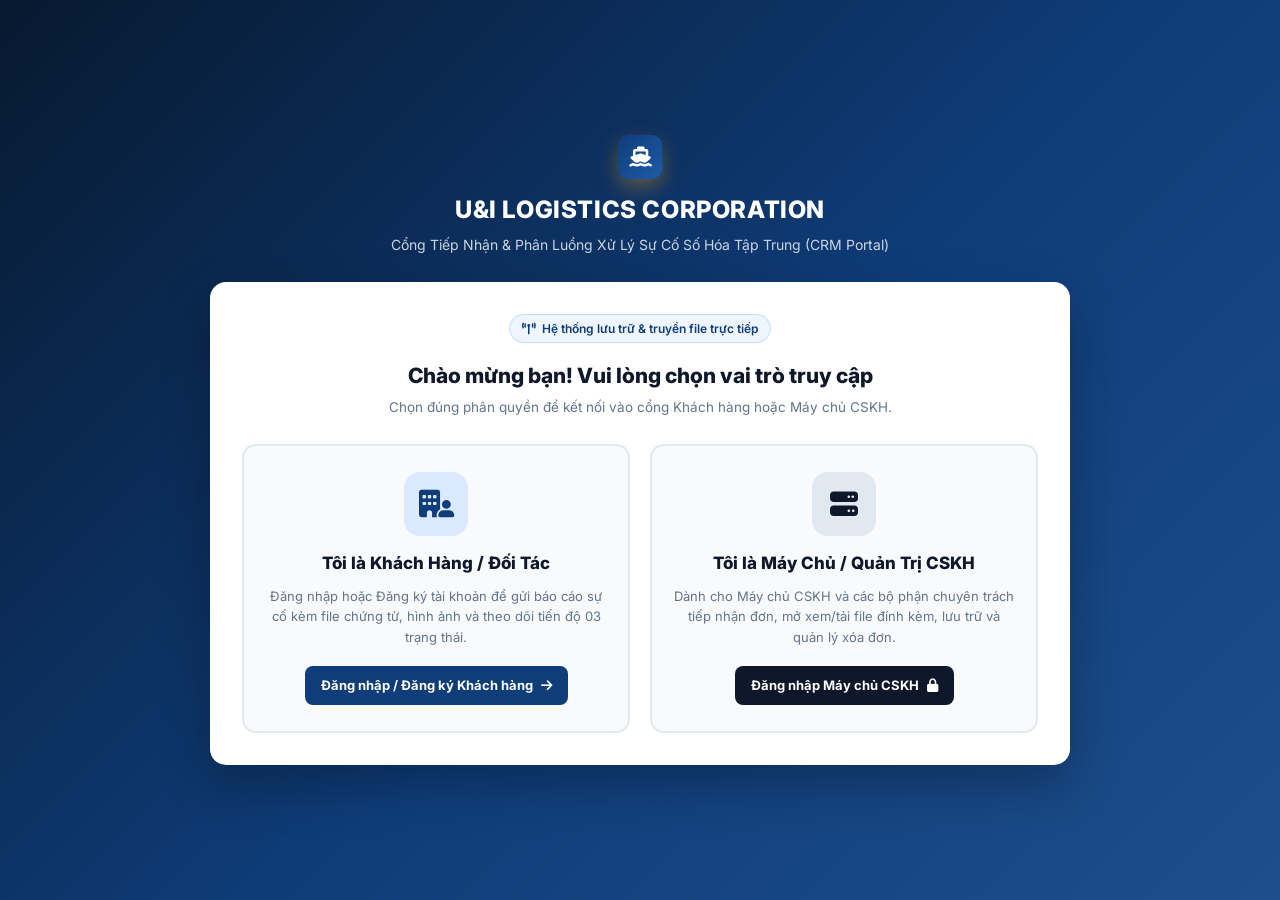
==== commit d8937be4: "Update cskh.html" ====
--- a/cskh.html
+++ b/cskh.html
@@ -34,9 +34,12 @@
             </nav>
 
             <div class="nav-actions">
-                <span class="realtime-indicator" id="netStatusBadge" title="Trạng thái nhận dữ liệu từ nhiều máy khách">
-                    <span class="pulse-dot"></span> <span id="netStatusText">Máy chủ: minhhoang (Online)</span>
+                <span class="realtime-indicator" id="netStatusBadge" title="Trạng thái lưu trữ & đồng bộ">
+                    <span class="pulse-dot"></span> <span id="netStatusText">Máy chủ: minhhoang (Đã lưu tự động)</span>
                 </span>
+                <button type="button" id="btnClearResolved" class="btn-reset" title="Xóa nhanh các đơn đã giải quyết hoàn tất">
+                    <i class="fa-solid fa-broom"></i> Xóa đơn đã hoàn tất
+                </button>
                 <button type="button" id="btnResetDemo" class="btn-reset" title="Khôi phục dữ liệu mẫu mặc định">
                     <i class="fa-solid fa-rotate-right"></i> Khôi phục mẫu
                 </button>
@@ -58,9 +61,9 @@
                 <div class="dash-kpi-card">
                     <div class="dash-kpi-icon blue"><i class="fa-solid fa-satellite-dish"></i></div>
                     <div>
-                        <span class="dash-kpi-label">Tổng Ticket tiếp nhận</span>
+                        <span class="dash-kpi-label">Tổng đơn đang lưu trữ</span>
                         <h3 id="cskh-total-count">0</h3>
-                        <small>Đồng bộ từ tất cả máy khách</small>
+                        <small>Tự động lưu vĩnh viễn trên hệ thống</small>
                     </div>
                 </div>
                 <div class="dash-kpi-card">
@@ -92,8 +95,8 @@
             <div class="card-panel">
                 <div class="panel-header flex-between">
                     <div>
-                        <h3><i class="fa-solid fa-tower-broadcast text-primary"></i> Bảng Điều Phối Yêu Cầu Trực Tiếp Từ Nhiều Máy Khách</h3>
-                        <p>Tự động hợp nhất không trùng lặp mọi Ticket gửi về từ các thiết bị. Nhấn <strong>"Xử lý / Phản hồi"</strong> để cập nhật trạng thái tức thì cho khách hàng.</p>
+                        <h3><i class="fa-solid fa-tower-broadcast text-primary"></i> Danh Sách Đơn Đã Tiếp Nhận &amp; Lưu Trữ</h3>
+                        <p>Nhấn vào tên <strong>File đính kèm</strong> để mở xem trực tiếp hoặc tải về máy. Nhấn <strong>"Xử lý"</strong> để cập nhật hoặc <strong>"Xóa"</strong> để loại bỏ đơn.</p>
                     </div>
                     <div class="search-bar" style="margin-bottom:0;min-width:300px;">
                         <div class="search-input-wrap">
@@ -113,9 +116,9 @@
                                 <th>Vận Đơn / Booking</th>
                                 <th>Phân loại &amp; Nội dung sự cố</th>
                                 <th>Bộ phận chuyên trách</th>
-                                <th>Đính kèm</th>
+                                <th>Chứng từ / Hình ảnh (Nhấn để mở)</th>
                                 <th>Trạng thái (03 bước)</th>
-                                <th>Thao tác xử lý</th>
+                                <th>Thao tác quản lý</th>
                             </tr>
                         </thead>
                         <tbody id="crm-inbox-body"></tbody>
@@ -138,7 +141,7 @@
                 <div class="panel-header flex-between">
                     <div>
                         <h3><i class="fa-solid fa-sitemap text-primary"></i> Hàng Đợi Công Việc Theo Từng Đơn Vị Nghiệp Vụ</h3>
-                        <p>Chọn bộ phận chuyên trách bên dưới để kiểm tra các Ticket đã được định tuyến tự động về đơn vị đó.</p>
+                        <p>Chọn bộ phận chuyên trách bên dưới để kiểm tra, mở file chứng từ, cập nhật trạng thái hoặc xóa các Ticket tại đơn vị đó.</p>
                     </div>
                     <div class="dept-filters" id="dept-filters"></div>
                 </div>
@@ -152,10 +155,10 @@
                                 <th>Khách hàng</th>
                                 <th>Vận Đơn / Booking</th>
                                 <th>Danh mục lỗi chuẩn hóa</th>
-                                <th>Đơn vị phụ trách</th>
+                                <th>File đính kèm</th>
                                 <th>Ghi chú xử lý mới nhất</th>
                                 <th>Trạng thái</th>
-                                <th>Cập nhật</th>
+                                <th>Thao tác</th>
                             </tr>
                         </thead>
                         <tbody id="crm-dept-body"></tbody>
@@ -252,15 +255,15 @@
         </div>
     </div>
 
-    <!-- MODAL XEM CHỨNG TỪ / HÌNH ẢNH KHÁCH HÀNG ĐÍNH KÈM -->
+    <!-- MODAL XEM TRỰC TIẾP & TẢI FILE ĐÍNH KÈM (HỖ TRỢ ẢNH, PDF, WORD, EXCEL) -->
     <div id="previewModal" class="modal-overlay" hidden>
-        <div class="modal-box">
+        <div class="modal-box" style="max-width: 760px;">
             <div class="modal-header">
-                <h4 id="previewModalTitle"><i class="fa-solid fa-file-lines"></i> Hồ Sơ Chứng Từ &amp; Hình Ảnh Đính Kèm</h4>
+                <h4 id="previewModalTitle"><i class="fa-solid fa-file-lines"></i> Xem Chứng Từ &amp; Hình Ảnh Đính Kèm</h4>
                 <button type="button" id="btnClosePreviewModal" class="btn-close-modal"><i class="fa-solid fa-xmark"></i></button>
             </div>
             <div class="modal-body" id="previewModalBody"></div>
-            <div class="modal-footer">
+            <div class="modal-footer" id="previewModalFooter">
                 <button type="button" id="btnDonePreviewModal" class="btn-secondary">Đóng cửa sổ</button>
             </div>
         </div>
@@ -271,10 +274,10 @@
     <footer class="footer">
         <div class="container footer-content">
             <p>© 2026 <strong>U&amp;I Logistics Corporation</strong> – Hệ Thống Máy Chủ Quản Trị Sự Cố Nội Bộ (CRM Workspace).</p>
-            <span>Tài khoản máy chủ: minhhoang • Đồng bộ đa thiết bị thời gian thực</span>
+            <span>Tài khoản máy chủ: minhhoang • Lưu trữ bền vững &amp; Đồng bộ thời gian thực</span>
         </div>
     </footer>
 
     <script src="script.js"></script>
 </body>
-</html>+</html>
